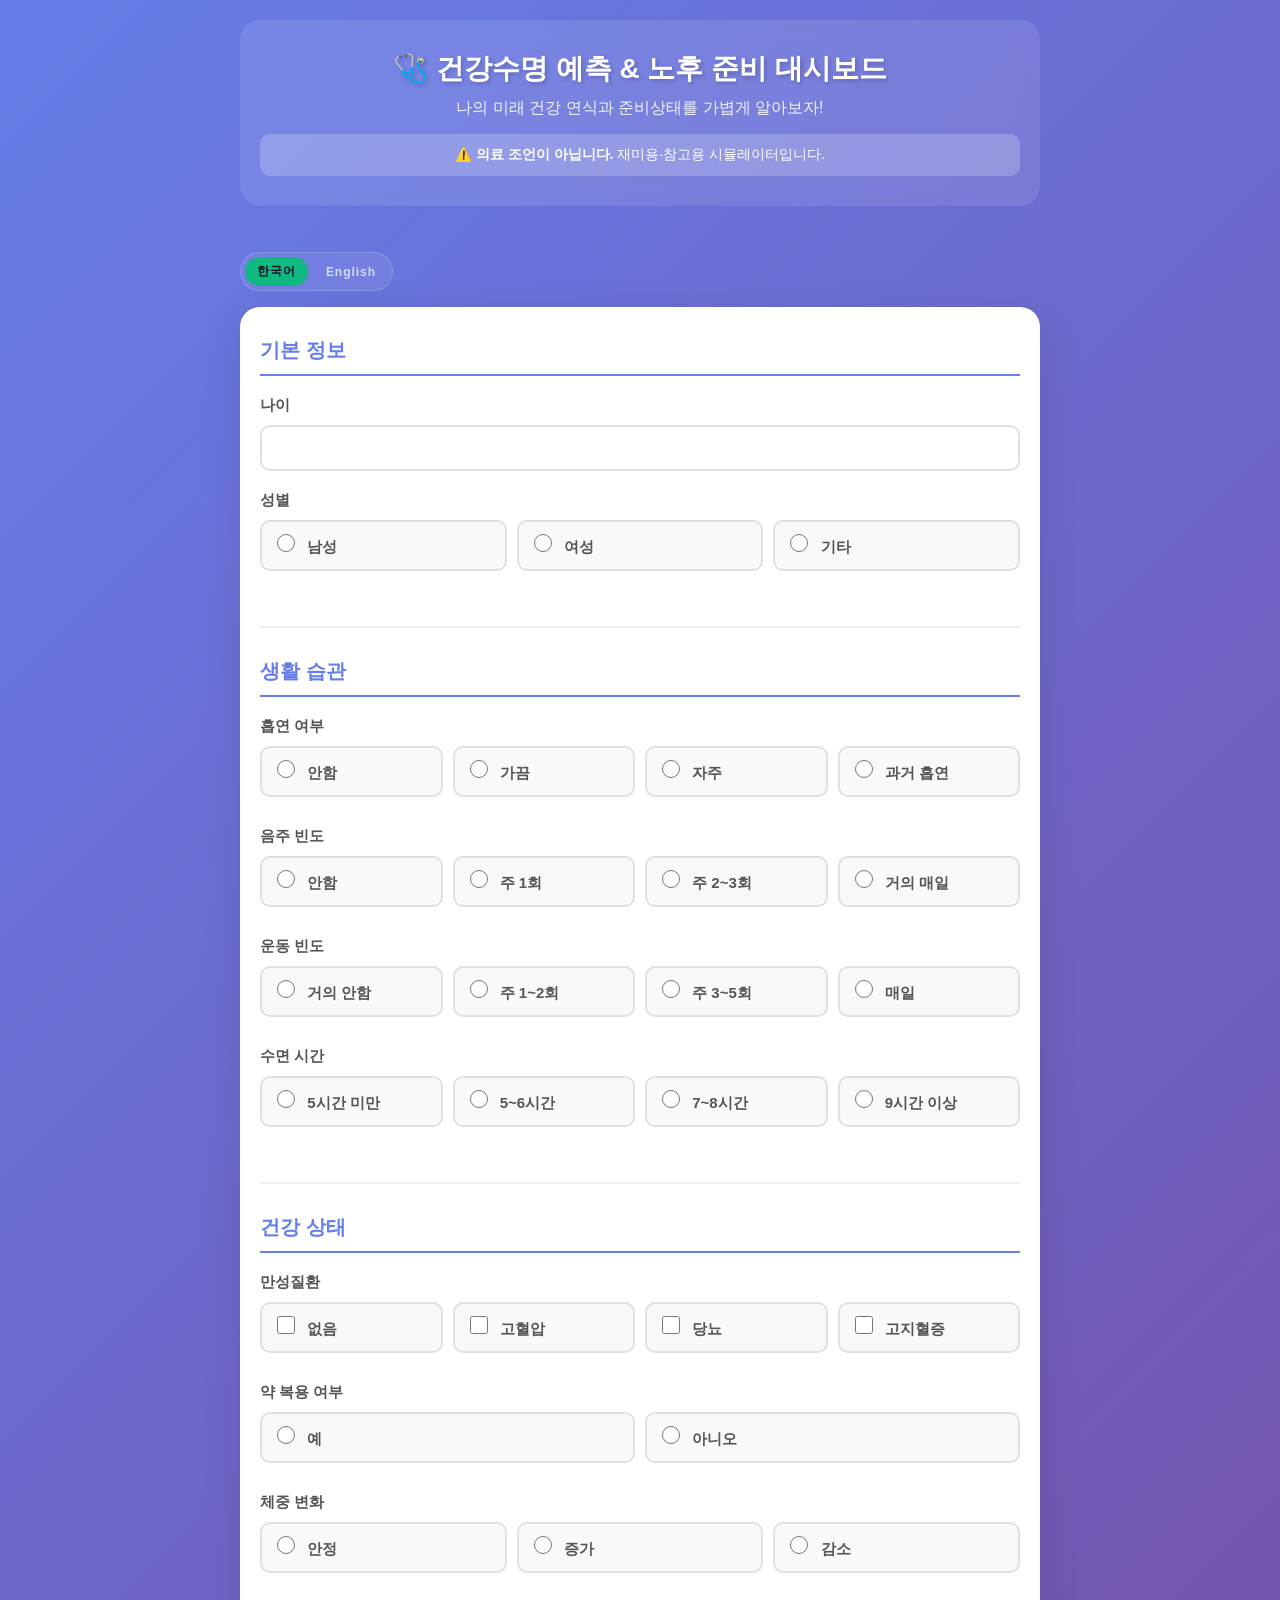
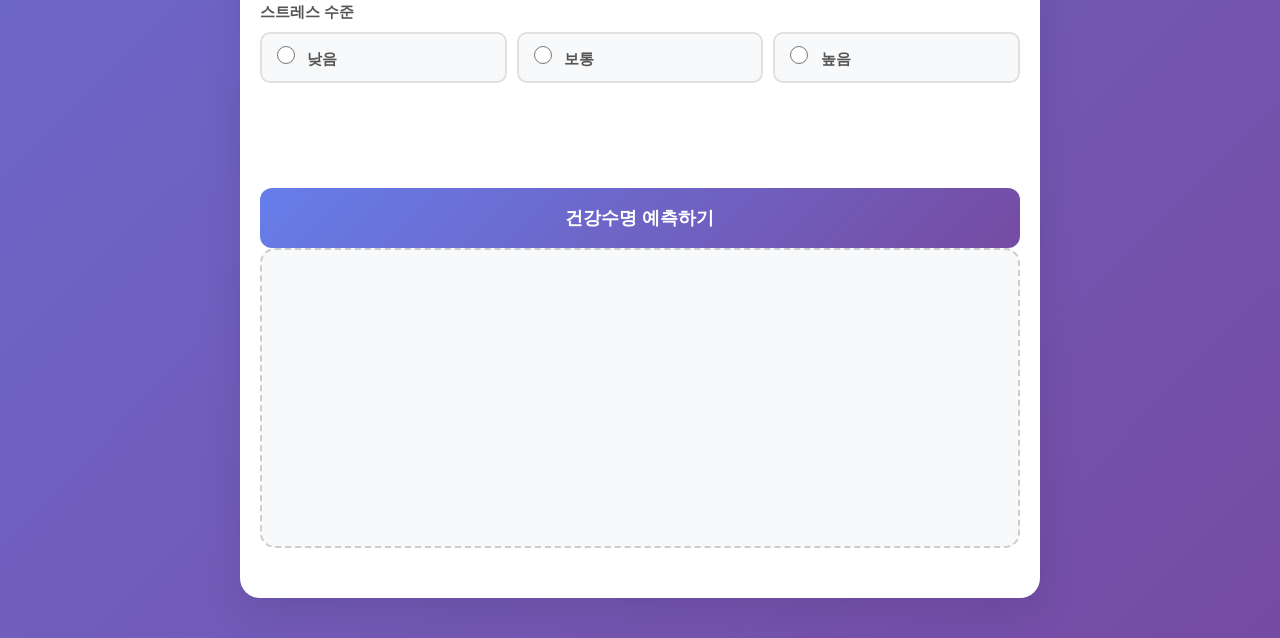
==== index.html @ 0c176e0a "Fix i18n: Update defaultLang to ko and simplify detectLang function" ====
<!DOCTYPE html>
<html lang="ko">
<head>
    <meta charset="UTF-8">
    <meta name="viewport" content="width=device-width, initial-scale=1.0">
    <title>건강수명 예측 & 노후 준비 대시보드</title>
    <link rel="stylesheet" href="style.css">
    <meta property="og:image" content="https://dummyimage.com/1200x630/1f2937/f9fafb&text=Healthy+Lifespan+Dashboard" />
    <meta property="og:image:alt" content="Healthy Lifespan Dashboard" />
    <link rel="icon" href="data:image/svg+xml,%3Csvg%20xmlns%3D%27http%3A//www.w3.org/2000/svg%27%20viewBox%3D%270%200%20100%20100%27%3E%3Ctext%20y%3D%27.9em%27%20font-size%3D%2790%27%3E%F0%9F%A9%BA%3C/text%3E%3C/svg%3E" />
<script async src="https://pagead2.googlesyndication.com/pagead/js/adsbygoogle.js?client=ca-pub-1204894220949193"
     crossorigin="anonymous"></script>
    <!-- responsive-base -->
    <style>
      /* responsive-base */
      *, *::before, *::after {
        box-sizing: border-box;
      }
      html {
        -webkit-text-size-adjust: 100%;
      }
      img,
      video,
      canvas,
      svg {
        max-width: 100%;
        height: auto;
      }
      table {
        width: 100%;
      }
      pre,
      code {
        white-space: pre-wrap;
        word-break: break-word;
      }
    </style>
  <style>
    .lang-switch {
      display: inline-flex;
      gap: 6px;
      padding: 4px;
      border-radius: 999px;
      background: rgba(255, 255, 255, 0.08);
      border: 1px solid rgba(255, 255, 255, 0.16);
      margin: 16px auto;
    }

    .lang-switch button {
      border: none;
      background: transparent;
      color: rgba(255, 255, 255, 0.7);
      font-size: 12px;
      font-weight: 700;
      padding: 6px 12px;
      border-radius: 999px;
      cursor: pointer;
      letter-spacing: 0.08em;
    }

    .lang-switch button.active {
      background: #10b981;
      color: #0b1120;
    }

    .adsense-block {
      margin: 16px 0;
      display: flex;
      justify-content: center;
    }
    .adsbygoogle {
      display: block;
      margin: 16px auto;
        text-align: center;
}
  </style>
</head>
<body><div class="container">
        <header class="header">
            <h1 data-i18n="heroTitle">🩺 건강수명 예측 & 노후 준비 대시보드</h1>
            <p class="subtitle" data-i18n="subtitle">나의 미래 건강 연식과 준비상태를 가볍게 알아보자!</p>
            <div class="disclaimer" data-i18n-html="disclaimer">
                ⚠️ <strong>의료 조언이 아닙니다.</strong> 재미용·참고용 시뮬레이터입니다.
            </div>
        </header>

        <div class="lang-switch" role="tablist" aria-label="Language switcher">
            <button type="button" data-lang="ko" class="active">한국어</button>
            <button type="button" data-lang="en">English</button>
        </div>

        <!-- 입력 폼 섹션 -->
        <section id="inputSection" class="input-section">
            <form id="healthForm" class="health-form">
                <!-- 기본 정보 -->
                <div class="form-group">
                    <h2 data-i18n="sectionBasic">기본 정보</h2>
                    <div class="input-row">
                        <label for="age" data-i18n="ageLabel">나이</label>
                        <input type="number" id="age" name="age" min="1" max="120" required>
                    </div>
                    <div class="input-row">
                        <label data-i18n="sexLabel">성별</label>
                        <div class="radio-group">
                            <label class="radio-label">
                                <input type="radio" name="sex" value="male" required>
                                <span data-i18n="maleLabel">남성</span>
                            </label>
                            <label class="radio-label">
                                <input type="radio" name="sex" value="female" required>
                                <span data-i18n="femaleLabel">여성</span>
                            </label>
                            <label class="radio-label">
                                <input type="radio" name="sex" value="other" required>
                                <span data-i18n="otherLabel">기타</span>
                            </label>
                        </div>
                    </div>
                </div>

                <!-- 생활 습관 -->
                <div class="form-group">
                    <h2 data-i18n="sectionHabits">생활 습관</h2>
                    <div class="input-row">
                        <label data-i18n="smokingLabel">흡연 여부</label>
                        <div class="radio-group">
                            <label class="radio-label">
                                <input type="radio" name="smoking" value="never" required>
                                <span data-i18n="smokingNever">안함</span>
                            </label>
                            <label class="radio-label">
                                <input type="radio" name="smoking" value="rare" required>
                                <span data-i18n="smokingRare">가끔</span>
                            </label>
                            <label class="radio-label">
                                <input type="radio" name="smoking" value="often" required>
                                <span data-i18n="smokingOften">자주</span>
                            </label>
                            <label class="radio-label">
                                <input type="radio" name="smoking" value="past" required>
                                <span data-i18n="smokingPast">과거 흡연</span>
                            </label>
                        </div>
                    </div>
                    <div class="input-row">
                        <label data-i18n="alcoholLabel">음주 빈도</label>
                        <div class="radio-group">
                            <label class="radio-label">
                                <input type="radio" name="alcohol" value="none" required>
                                <span data-i18n="alcoholNone">안함</span>
                            </label>
                            <label class="radio-label">
                                <input type="radio" name="alcohol" value="week1" required>
                                <span data-i18n="alcoholWeek1">주 1회</span>
                            </label>
                            <label class="radio-label">
                                <input type="radio" name="alcohol" value="week2_3" required>
                                <span data-i18n="alcoholWeek2_3">주 2~3회</span>
                            </label>
                            <label class="radio-label">
                                <input type="radio" name="alcohol" value="daily" required>
                                <span data-i18n="alcoholDaily">거의 매일</span>
                            </label>
                        </div>
                    </div>
                    <div class="input-row">
                        <label data-i18n="exerciseLabel">운동 빈도</label>
                        <div class="radio-group">
                            <label class="radio-label">
                                <input type="radio" name="exercise" value="none" required>
                                <span data-i18n="exerciseNone">거의 안함</span>
                            </label>
                            <label class="radio-label">
                                <input type="radio" name="exercise" value="week1_2" required>
                                <span data-i18n="exerciseWeek1_2">주 1~2회</span>
                            </label>
                            <label class="radio-label">
                                <input type="radio" name="exercise" value="week3_5" required>
                                <span data-i18n="exerciseWeek3_5">주 3~5회</span>
                            </label>
                            <label class="radio-label">
                                <input type="radio" name="exercise" value="daily" required>
                                <span data-i18n="exerciseDaily">매일</span>
                            </label>
                        </div>
                    </div>
                    <div class="input-row">
                        <label data-i18n="sleepLabel">수면 시간</label>
                        <div class="radio-group">
                            <label class="radio-label">
                                <input type="radio" name="sleep" value="<5" required>
                                <span data-i18n="sleepUnder5">5시간 미만</span>
                            </label>
                            <label class="radio-label">
                                <input type="radio" name="sleep" value="5_6" required>
                                <span data-i18n="sleep5_6">5~6시간</span>
                            </label>
                            <label class="radio-label">
                                <input type="radio" name="sleep" value="7_8" required>
                                <span data-i18n="sleep7_8">7~8시간</span>
                            </label>
                            <label class="radio-label">
                                <input type="radio" name="sleep" value="9plus" required>
                                <span data-i18n="sleep9plus">9시간 이상</span>
                            </label>
                        </div>
                    </div>
                </div>

                <!-- 건강 상태 -->
                <div class="form-group">
                    <h2 data-i18n="sectionHealth">건강 상태</h2>
                    <div class="input-row">
                        <label data-i18n="chronicLabel">만성질환</label>
                        <div class="checkbox-group">
                            <label class="checkbox-label">
                                <input type="checkbox" name="chronic" value="none" id="chronic-none">
                                <span data-i18n="chronicNone">없음</span>
                            </label>
                            <label class="checkbox-label">
                                <input type="checkbox" name="chronic" value="hypertension">
                                <span data-i18n="chronicHypertension">고혈압</span>
                            </label>
                            <label class="checkbox-label">
                                <input type="checkbox" name="chronic" value="diabetes">
                                <span data-i18n="chronicDiabetes">당뇨</span>
                            </label>
                            <label class="checkbox-label">
                                <input type="checkbox" name="chronic" value="hyperlipidemia">
                                <span data-i18n="chronicHyperlipidemia">고지혈증</span>
                            </label>
                        </div>
                    </div>
                    <div class="input-row">
                        <label data-i18n="medsLabel">약 복용 여부</label>
                        <div class="radio-group">
                            <label class="radio-label">
                                <input type="radio" name="meds" value="yes" required>
                                <span data-i18n="medsYes">예</span>
                            </label>
                            <label class="radio-label">
                                <input type="radio" name="meds" value="no" required>
                                <span data-i18n="medsNo">아니오</span>
                            </label>
                        </div>
                    </div>
                    <div class="input-row">
                        <label data-i18n="weightLabel">체중 변화</label>
                        <div class="radio-group">
                            <label class="radio-label">
                                <input type="radio" name="weight" value="stable" required>
                                <span data-i18n="weightStable">안정</span>
                            </label>
                            <label class="radio-label">
                                <input type="radio" name="weight" value="increase" required>
                                <span data-i18n="weightIncrease">증가</span>
                            </label>
                            <label class="radio-label">
                                <input type="radio" name="weight" value="decrease" required>
                                <span data-i18n="weightDecrease">감소</span>
                            </label>
                        </div>
                    </div>
                    <div class="input-row">
                        <label data-i18n="stressLabel">스트레스 수준</label>
                        <div class="radio-group">
                            <label class="radio-label">
                                <input type="radio" name="stress" value="low" required>
                                <span data-i18n="stressLow">낮음</span>
                            </label>
                            <label class="radio-label">
                                <input type="radio" name="stress" value="mid" required>
                                <span data-i18n="stressMid">보통</span>
                            </label>
                            <label class="radio-label">
                                <input type="radio" name="stress" value="high" required>
                                <span data-i18n="stressHigh">높음</span>
                            </label>
                        </div>
                    </div>
                </div>

                <button type="submit" class="submit-btn" data-i18n="submitButton">건강수명 예측하기</button>
            </form>
            
            <!-- 광고 슬롯 (입력 섹션) -->
            <div class="ad-slot">
                </div>
        </section>

        <!-- 결과 섹션 -->
        <section id="resultSection" class="result-section hidden">
            <!-- 건강수명 예상 -->
            <div class="result-card main-result">
                <h2 data-i18n="resultMainTitle">예상 건강수명</h2>
                <div class="lifespan-display">
                    <span class="age-number" id="predictedAge">--</span>
                    <span class="age-unit" data-i18n="ageUnit">세</span>
                </div>
                <p class="years-remaining" id="yearsRemaining" data-i18n="yearsRemainingLabel">남은 건강 연식: --년</p>
            </div>

            <!-- 현재 상태 요약 -->
            <div class="result-card">
                <h2 data-i18n="resultStatusTitle">당신의 현재 상태</h2>
                <div class="status-summary" id="statusSummary"></div>
                <div class="score-display">
                    <div class="score-item">
                        <span class="score-label" data-i18n="lifespanScoreLabel">건강수명 포인트</span>
                        <span class="score-value" id="lifespanScore">--</span>
                    </div>
                    <div class="score-item">
                        <span class="score-label" data-i18n="riskScoreLabel">리스크 포인트</span>
                        <span class="score-value risk" id="riskScore">--</span>
                    </div>
                    <div class="score-item">
                        <span class="score-label" data-i18n="improvementScoreLabel">회복 가능 포인트</span>
                        <span class="score-value improvement" id="improvementScore">--</span>
                    </div>
                </div>
            </div>

            <!-- 개선하면 늘어나는 건강 포인트 -->
            <div class="result-card">
                <h2 data-i18n="resultImprovementTitle">개선하면 늘어나는 건강 포인트</h2>
                <div class="improvement-list" id="improvementList"></div>
                <p class="improvement-summary" id="improvementSummary"></p>
            </div>

            <!-- 노후 필수 체크리스트 -->
            <div class="result-card">
                <h2 data-i18n="checklistTitle">노후 필수 체크리스트</h2>
                <ul class="checklist" id="checklist">
                    <li data-i18n="checklistItem1">✓ 연 1회 기본 건강검진</li>
                    <li data-i18n="checklistItem2">✓ 혈압·혈당 정기 체크</li>
                    <li data-i18n="checklistItem3">✓ 하루 30분 걷기</li>
                    <li data-i18n="checklistItem4">✓ 근력운동 주 2회</li>
                    <li data-i18n="checklistItem5">✓ 인간관계 2명 이상 유지 (사회 고립 리스크 ↓)</li>
                    <li data-i18n="checklistItem6">✓ 보험/노후 재정 체크</li>
                    <li data-i18n="checklistItem7">✓ 비상연락망 정리</li>
                </ul>
            </div>

            <!-- 라이트 콘텐츠 -->
            <div class="result-card">
                <h2 data-i18n="tipsTitle">건강 팁</h2>
                <div class="tips-content">
                    <div class="tip-item">
                        <h3 data-i18n="tip1Title">아침 스트레칭 3가지</h3>
                        <p data-i18n-html="tip1Body">1. 목 돌리기 (좌우 10회)<br>2. 어깨 돌리기 (전후 10회)<br>3. 허리 굽히기 (10초 유지)</p>
                    </div>
                    <div class="tip-item">
                        <h3 data-i18n="tip2Title">걷기 루틴 20분 버전</h3>
                        <p data-i18n-html="tip2Body">아침 10분 + 저녁 10분 걷기로 시작하세요. 점차 시간을 늘려가며 목표는 하루 30분입니다.</p>
                    </div>
                    <div class="tip-item">
                        <h3 data-i18n="tip3Title">초기 만성질환 신호 체크리스트</h3>
                        <p data-i18n-html="tip3Body">✓ 자주 피곤함<br>✓ 소변 빈도 증가<br>✓ 손발 저림<br>✓ 시야 흐림<br>✓ 체중 급변</p>
                    </div>
                </div>
            </div>


            <!-- 다시 계산하기 버튼 -->
            <button class="reset-btn" onclick="resetForm()" data-i18n="resetButton">다시 계산하기</button>
        </section>
    </div>

    <script>
      const translations = {
        ko: {
          metaTitle: "건강수명 예측 & 노후 준비 대시보드",
          heroTitle: "🩺 건강수명 예측 & 노후 준비 대시보드",
          subtitle: "나의 미래 건강 연식과 준비상태를 가볍게 알아보자!",
          disclaimer: "⚠️ <strong>의료 조언이 아닙니다.</strong> 재미용·참고용 시뮬레이터입니다.",
          sectionBasic: "기본 정보",
          ageLabel: "나이",
          sexLabel: "성별",
          maleLabel: "남성",
          femaleLabel: "여성",
          otherLabel: "기타",
          sectionHabits: "생활 습관",
          smokingLabel: "흡연 여부",
          smokingNever: "안함",
          smokingRare: "가끔",
          smokingOften: "자주",
          smokingPast: "과거 흡연",
          alcoholLabel: "음주 빈도",
          alcoholNone: "안함",
          alcoholWeek1: "주 1회",
          alcoholWeek2_3: "주 2~3회",
          alcoholDaily: "거의 매일",
          exerciseLabel: "운동 빈도",
          exerciseNone: "거의 안함",
          exerciseWeek1_2: "주 1~2회",
          exerciseWeek3_5: "주 3~5회",
          exerciseDaily: "매일",
          sleepLabel: "수면 시간",
          sleepUnder5: "5시간 미만",
          sleep5_6: "5~6시간",
          sleep7_8: "7~8시간",
          sleep9plus: "9시간 이상",
          sectionHealth: "건강 상태",
          chronicLabel: "만성질환",
          chronicNone: "없음",
          chronicHypertension: "고혈압",
          chronicDiabetes: "당뇨",
          chronicHyperlipidemia: "고지혈증",
          medsLabel: "약 복용 여부",
          medsYes: "예",
          medsNo: "아니오",
          weightLabel: "체중 변화",
          weightStable: "안정",
          weightIncrease: "증가",
          weightDecrease: "감소",
          stressLabel: "스트레스 수준",
          stressLow: "낮음",
          stressMid: "보통",
          stressHigh: "높음",
          submitButton: "건강수명 예측하기",
          resultMainTitle: "예상 건강수명",
          ageUnit: "세",
          yearsRemainingLabel: "남은 건강 연식: {years}년",
          resultStatusTitle: "당신의 현재 상태",
          lifespanScoreLabel: "건강수명 포인트",
          riskScoreLabel: "리스크 포인트",
          improvementScoreLabel: "회복 가능 포인트",
          resultImprovementTitle: "개선하면 늘어나는 건강 포인트",
          checklistTitle: "노후 필수 체크리스트",
          checklistItem1: "✓ 연 1회 기본 건강검진",
          checklistItem2: "✓ 혈압·혈당 정기 체크",
          checklistItem3: "✓ 하루 30분 걷기",
          checklistItem4: "✓ 근력운동 주 2회",
          checklistItem5: "✓ 인간관계 2명 이상 유지 (사회 고립 리스크 ↓)",
          checklistItem6: "✓ 보험/노후 재정 체크",
          checklistItem7: "✓ 비상연락망 정리",
          tipsTitle: "건강 팁",
          tip1Title: "아침 스트레칭 3가지",
          tip1Body:
            "1. 목 돌리기 (좌우 10회)<br>2. 어깨 돌리기 (전후 10회)<br>3. 허리 굽히기 (10초 유지)",
          tip2Title: "걷기 루틴 20분 버전",
          tip2Body:
            "아침 10분 + 저녁 10분 걷기로 시작하세요. 점차 시간을 늘려가며 목표는 하루 30분입니다.",
          tip3Title: "초기 만성질환 신호 체크리스트",
          tip3Body:
            "✓ 자주 피곤함<br>✓ 소변 빈도 증가<br>✓ 손발 저림<br>✓ 시야 흐림<br>✓ 체중 급변",
          resetButton: "다시 계산하기",
          moreTests: "더 많은 테스트 해보기",
          statusBalancedLabel: "균형형",
          statusBalancedSummary:
            "현재 생활습관이 양호합니다. 꾸준히 유지하시면 건강한 노후를 보낼 수 있을 것 같습니다.",
          statusRecoverLabel: "회복필요형",
          statusRecoverSummary:
            "몇 가지 개선하면 더 건강한 노후를 준비할 수 있습니다. 아래 개선 포인트를 참고해보세요.",
          statusRiskLabel: "리스크높음형",
          statusRiskSummary:
            "생활습관 개선이 필요합니다. 지금부터 바꾸면 건강수명을 늘릴 수 있는 여지가 충분합니다.",
          statusSummaryTemplate: "생활습관: <strong>{status}</strong>",
          improvementExerciseNone: "운동 주 3회만 해도",
          improvementExerciseWeek1_2: "운동 주 3~5회로 늘리면",
          improvementSleep: "수면 7~8시간 맞추면",
          improvementAlcoholReduce: "음주 줄이면",
          improvementAlcoholStop: "음주 완전히 끊으면",
          improvementStressManage: "스트레스 관리하면",
          improvementStressReduce: "스트레스 더 줄이면",
          pointsTemplate: "+{points}포인트",
          improvementListEmpty:
            "<p style=\\"text-align: center; color: #999;\\">이미 좋은 생활습관을 유지하고 계시네요!</p>",
          improvementSummaryRange: "지금부터 바꾸면 건강수명 + {min}~{max}년 가능 (재미용)",
          improvementSummaryDefault: "현재 생활습관을 유지하시면 됩니다!"
        },
        en: {
          metaTitle: "Healthy Lifespan & Retirement Dashboard",
          heroTitle: "🩺 Healthy Lifespan & Retirement Dashboard",
          subtitle: "Get a quick read on your future healthy years and retirement readiness.",
          disclaimer:
            "⚠️ <strong>Not medical advice.</strong> Entertainment/illustrative simulator.",
          sectionBasic: "Basic info",
          ageLabel: "Age",
          sexLabel: "Sex",
          maleLabel: "Male",
          femaleLabel: "Female",
          otherLabel: "Other",
          sectionHabits: "Daily habits",
          smokingLabel: "Smoking",
          smokingNever: "Never",
          smokingRare: "Occasionally",
          smokingOften: "Often",
          smokingPast: "Past smoker",
          alcoholLabel: "Drinking frequency",
          alcoholNone: "None",
          alcoholWeek1: "Once a week",
          alcoholWeek2_3: "2-3 times a week",
          alcoholDaily: "Almost daily",
          exerciseLabel: "Exercise frequency",
          exerciseNone: "Rarely",
          exerciseWeek1_2: "1-2 times a week",
          exerciseWeek3_5: "3-5 times a week",
          exerciseDaily: "Daily",
          sleepLabel: "Sleep duration",
          sleepUnder5: "<5 hrs",
          sleep5_6: "5-6 hrs",
          sleep7_8: "7-8 hrs",
          sleep9plus: "9+ hrs",
          sectionHealth: "Health indicators",
          chronicLabel: "Chronic conditions",
          chronicNone: "None",
          chronicHypertension: "High blood pressure",
          chronicDiabetes: "Diabetes",
          chronicHyperlipidemia: "High cholesterol",
          medsLabel: "Medication",
          medsYes: "Yes",
          medsNo: "No",
          weightLabel: "Weight change",
          weightStable: "Stable",
          weightIncrease: "Increasing",
          weightDecrease: "Decreasing",
          stressLabel: "Stress level",
          stressLow: "Low",
          stressMid: "Moderate",
          stressHigh: "High",
          submitButton: "Predict healthy lifespan",
          resultMainTitle: "Predicted healthy lifespan",
          ageUnit: "yrs",
          yearsRemainingLabel: "Remaining healthy years: {years} yrs",
          resultStatusTitle: "Your current status",
          lifespanScoreLabel: "Healthy lifespan points",
          riskScoreLabel: "Risk points",
          improvementScoreLabel: "Recovery potential",
          resultImprovementTitle: "Points you can gain by improving",
          checklistTitle: "Retirement readiness checklist",
          checklistItem1: "✓ Annual basic health checkup",
          checklistItem2: "✓ Regular blood pressure & sugar checks",
          checklistItem3: "✓ 30 minutes of walking daily",
          checklistItem4: "✓ Strength training twice a week",
          checklistItem5: "✓ Maintain at least 2 social connections (lower isolation risk)",
          checklistItem6: "✓ Review insurance & retirement funds",
          checklistItem7: "✓ Update emergency contacts",
          tipsTitle: "Health tips",
          tip1Title: "3 morning stretches",
          tip1Body:
            "1. Neck circles (10 reps each side)<br>2. Shoulder rolls (10 reps forward/back)<br>3. Waist bends (hold 10 seconds)",
          tip2Title: "20-minute walking routine",
          tip2Body:
            "Start with 10 minutes in the morning + 10 minutes in the evening. Gradually extend to 30 minutes a day.",
          tip3Title: "Early warning signs of chronic issues",
          tip3Body:
            "✓ Frequent fatigue<br>✓ Increased urination<br>✓ Numb hands/feet<br>✓ Blurry vision<br>✓ Rapid weight changes",
          resetButton: "Recalculate",
          moreTests: "Try more tests",
          statusBalancedLabel: "Balanced",
          statusBalancedSummary:
            "Your current habits look good. Keep them up for a healthy retirement.",
          statusRecoverLabel: "Needs recovery",
          statusRecoverSummary:
            "A few tweaks can strengthen your retirement readiness—refer to the suggestions below.",
          statusRiskLabel: "High risk",
          statusRiskSummary:
            "Lifestyle changes are needed. Starting now can boost your healthy years.",
          statusSummaryTemplate: "Lifestyle: <strong>{status}</strong>",
          improvementExerciseNone: "Just 3 workouts a week",
          improvementExerciseWeek1_2: "Boost to 3-5 workouts weekly",
          improvementSleep: "Match 7-8 hours of sleep",
          improvementAlcoholReduce: "Cut down on drinking",
          improvementAlcoholStop: "Quit drinking entirely",
          improvementStressManage: "Manage stress better",
          improvementStressReduce: "Reduce stress even more",
          pointsTemplate: "+{points} pts",
          improvementListEmpty:
            "<p style=\\"text-align: center; color: #999;\\">You are already maintaining healthy habits!</p>",
          improvementSummaryRange:
            "Change now for +{min}~{max} years of healthy living (for fun)",
          improvementSummaryDefault: "Keep maintaining your current healthy routine!"
        }
      };
      const defaultLang = "ko";
      const supportedLangs = ["ko", "en"];
      let currentLang = defaultLang;

      function getPack() {
        return translations[currentLang] || translations.ko;
      }

      function formatTemplate(template, vars = {}) {
        if (typeof template !== "string") return "";
        return template.replace(/\{(.*?)\}/g, (_, key) =>
          vars[key] !== undefined ? vars[key] : ""
        );
      }

      function t(key, vars = {}) {
        const pack = getPack();
        const value =
          (pack && pack[key]) || translations.ko[key] || key || "";
        return formatTemplate(value, vars);
      }

      function applyTranslations() {
        document.title = t("metaTitle");
        document.querySelectorAll("[data-i18n], [data-i18n-html]").forEach((el) => {
          const htmlKey = el.dataset.i18nHtml;
          const textKey = el.dataset.i18n;
          const key = textKey || htmlKey;
          if (!key) return;
          const rendered = t(key);
          if (htmlKey !== undefined) {
            el.innerHTML = rendered;
          } else {
            el.textContent = rendered;
          }
        });
        updateMoreTestsText();
      }

      function updateMoreTestsText() {
        const moreBtn = document.getElementById("more-tests-btn");
        if (moreBtn) {
          moreBtn.textContent = t("moreTests");
        }
      }

      window.updateMoreTestsText = updateMoreTestsText;

      function setLang(lang, options = {}) {
        const nextLang = translations[lang] ? lang : defaultLang;
        currentLang = nextLang;
        document.documentElement.lang = nextLang;
        localStorage.setItem("preferredLang", nextLang);
        document.querySelectorAll(".lang-switch button").forEach((button) => {
          button.classList.toggle("active", button.dataset.lang === nextLang);
        });
        applyTranslations();
        if (typeof window.refreshHealthDisplay === "function") {
          window.refreshHealthDisplay();
        }
        if (options.updateUrl) {
          const url = new URL(window.location.href);
          url.searchParams.set("lang", nextLang);
          window.history.replaceState({}, "", url);
        }
      }

      function detectLang() {
        const params = new URLSearchParams(window.location.search);
        const langParam = params.get("lang");
        if (supportedLangs.includes(langParam)) {
          return langParam;
        }
        const stored = localStorage.getItem("preferredLang");
        if (supportedLangs.includes(stored)) {
          return stored;
        }
        const intlLocale =
          typeof Intl === "object" && typeof Intl.DateTimeFormat === "function"
            ? Intl.DateTimeFormat().resolvedOptions().locale
            : "";
        const sources = [
          ...(navigator.languages || []),
          navigator.language,
          navigator.userLanguage,
          intlLocale,
        ]
          .filter(Boolean)
          .map((locale) => locale.toLowerCase());
        const hasKorean = sources.some((locale) => locale.startsWith("ko"));
        return hasKorean ? "ko" : "en";
      }

      document.addEventListener("DOMContentLoaded", () => {
        document
          .querySelectorAll(".lang-switch button")
          .forEach((button) => {
            button.addEventListener("click", () => {
              setLang(button.dataset.lang, { updateUrl: true });
            });
          });
        setLang(detectLang(), { updateUrl: false });
      });
    </script>

    <script src="script.js"></script>

    
    <script>
      (function () {
        'use strict';
        const targetUrl = 'https://funnyfunny.cloud/';
        function addMoreTestsButton() {
          if (document.getElementById('more-tests-btn')) return;
          const moreBtn = document.createElement('button');
          moreBtn.id = 'more-tests-btn';
          moreBtn.type = 'button';
          moreBtn.dataset.url = targetUrl;
          moreBtn.textContent = t("moreTests");
          moreBtn.className = 'w-full py-4 bg-white border border-purple-100 text-purple-700 font-semibold rounded-xl hover:bg-purple-50 hover:border-purple-200 transition-all duration-200 mt-3';
          moreBtn.addEventListener('click', function () {
            window.open(targetUrl, '_blank', 'noopener');
          });
          const shareButton = document.querySelector("button#share-btn, button#shareBtn, button[id*=\"share\"]");
          if (shareButton) {
            shareButton.insertAdjacentElement('afterend', moreBtn);
          } else if (document.body) {
            document.body.appendChild(moreBtn);
          }
          if (typeof updateMoreTestsText === "function") {
            updateMoreTestsText();
          }
        }
        if (document.readyState === 'loading') {
          document.addEventListener('DOMContentLoaded', addMoreTestsButton);
        } else {
          addMoreTestsButton();
        }
      })();
    </script>


<ins class="adsbygoogle"
     style="display:block; text-align:center"
     data-ad-client="ca-pub-1204894220949193"
     data-ad-slot="5145068706"
     data-ad-format="auto"
     data-full-width-responsive="true"></ins>
<script>
     (adsbygoogle = window.adsbygoogle || []).push({});
</script>
    
</body>
</html>
---- style.css ----
* {
    margin: 0;
    padding: 0;
    box-sizing: border-box;
}

body {
    font-family: -apple-system, BlinkMacSystemFont, 'Segoe UI', 'Noto Sans KR', sans-serif;
    background: linear-gradient(135deg, #667eea 0%, #764ba2 100%);
    min-height: 100vh;
    padding: 20px;
    color: #333;
}

.container {
    max-width: 800px;
    margin: 0 auto;
}

/* 헤더 */
.header {
    text-align: center;
    color: white;
    margin-bottom: 30px;
    padding: 30px 20px;
    background: rgba(255, 255, 255, 0.1);
    border-radius: 20px;
    backdrop-filter: blur(10px);
}

.header h1 {
    font-size: 28px;
    margin-bottom: 10px;
    text-shadow: 2px 2px 4px rgba(0, 0, 0, 0.2);
}

.subtitle {
    font-size: 16px;
    opacity: 0.9;
    margin-bottom: 15px;
}

.disclaimer {
    background: rgba(255, 255, 255, 0.2);
    padding: 12px 20px;
    border-radius: 10px;
    font-size: 14px;
    margin-top: 15px;
}

/* 입력 섹션 */
.input-section {
    background: white;
    border-radius: 20px;
    padding: 30px 20px;
    box-shadow: 0 10px 40px rgba(0, 0, 0, 0.1);
    margin-bottom: 20px;
}

.form-group {
    margin-bottom: 30px;
    padding-bottom: 25px;
    border-bottom: 2px solid #f0f0f0;
}

.form-group:last-of-type {
    border-bottom: none;
}

.form-group h2 {
    font-size: 20px;
    color: #667eea;
    margin-bottom: 20px;
    padding-bottom: 10px;
    border-bottom: 2px solid #667eea;
}

.input-row {
    margin-bottom: 20px;
}

.input-row label {
    display: block;
    font-weight: 600;
    margin-bottom: 10px;
    color: #555;
    font-size: 15px;
}

.input-row input[type="number"] {
    width: 100%;
    padding: 12px;
    border: 2px solid #e0e0e0;
    border-radius: 10px;
    font-size: 16px;
    transition: border-color 0.3s;
}

.input-row input[type="number"]:focus {
    outline: none;
    border-color: #667eea;
}

.radio-group,
.checkbox-group {
    display: grid;
    grid-template-columns: repeat(auto-fit, minmax(120px, 1fr));
    gap: 10px;
}

.radio-label,
.checkbox-label {
    display: flex;
    align-items: center;
    padding: 12px 15px;
    background: #f8f9fa;
    border: 2px solid #e0e0e0;
    border-radius: 10px;
    cursor: pointer;
    transition: all 0.3s;
    font-size: 14px;
}

.radio-label:hover,
.checkbox-label:hover {
    background: #e8f0fe;
    border-color: #667eea;
}

.radio-label input[type="radio"],
.checkbox-label input[type="checkbox"] {
    margin-right: 8px;
    width: 18px;
    height: 18px;
    cursor: pointer;
}

.radio-label input[type="radio"]:checked + span,
.checkbox-label input[type="checkbox"]:checked + span {
    color: #667eea;
    font-weight: 600;
}

.radio-label:has(input[type="radio"]:checked),
.checkbox-label:has(input[type="checkbox"]:checked) {
    background: #e8f0fe;
    border-color: #667eea;
}

.submit-btn {
    width: 100%;
    padding: 18px;
    background: linear-gradient(135deg, #667eea 0%, #764ba2 100%);
    color: white;
    border: none;
    border-radius: 12px;
    font-size: 18px;
    font-weight: 600;
    cursor: pointer;
    transition: transform 0.2s, box-shadow 0.2s;
    margin-top: 20px;
}

.submit-btn:hover {
    transform: translateY(-2px);
    box-shadow: 0 5px 20px rgba(102, 126, 234, 0.4);
}

.submit-btn:active {
    transform: translateY(0);
}

/* 결과 섹션 */
.result-section {
    animation: fadeIn 0.5s ease-in;
}

.result-section.hidden {
    display: none;
}

@keyframes fadeIn {
    from {
        opacity: 0;
        transform: translateY(20px);
    }
    to {
        opacity: 1;
        transform: translateY(0);
    }
}

.result-card {
    background: white;
    border-radius: 20px;
    padding: 25px 20px;
    margin-bottom: 20px;
    box-shadow: 0 5px 20px rgba(0, 0, 0, 0.1);
}

.result-card h2 {
    font-size: 22px;
    color: #667eea;
    margin-bottom: 20px;
    padding-bottom: 10px;
    border-bottom: 2px solid #f0f0f0;
}

/* 메인 결과 카드 */
.main-result {
    background: linear-gradient(135deg, #667eea 0%, #764ba2 100%);
    color: white;
    text-align: center;
}

.main-result h2 {
    color: white;
    border-bottom-color: rgba(255, 255, 255, 0.3);
}

.lifespan-display {
    display: flex;
    align-items: baseline;
    justify-content: center;
    margin: 20px 0;
}

.age-number {
    font-size: 64px;
    font-weight: 700;
    line-height: 1;
}

.age-unit {
    font-size: 32px;
    margin-left: 10px;
    opacity: 0.9;
}

.years-remaining {
    font-size: 18px;
    opacity: 0.9;
    margin-top: 10px;
}

/* 상태 요약 */
.status-summary {
    background: #f8f9fa;
    padding: 15px;
    border-radius: 10px;
    margin-bottom: 20px;
    font-size: 15px;
    line-height: 1.8;
}

.score-display {
    display: grid;
    grid-template-columns: repeat(auto-fit, minmax(150px, 1fr));
    gap: 15px;
    margin-top: 20px;
}

.score-item {
    background: #f8f9fa;
    padding: 15px;
    border-radius: 10px;
    text-align: center;
}

.score-label {
    display: block;
    font-size: 13px;
    color: #666;
    margin-bottom: 8px;
}

.score-value {
    display: block;
    font-size: 28px;
    font-weight: 700;
    color: #667eea;
}

.score-value.risk {
    color: #e74c3c;
}

.score-value.improvement {
    color: #27ae60;
}

/* 개선 포인트 */
.improvement-list {
    margin-bottom: 20px;
}

.improvement-item {
    background: #f8f9fa;
    padding: 15px;
    border-radius: 10px;
    margin-bottom: 10px;
    display: flex;
    justify-content: space-between;
    align-items: center;
}

.improvement-item strong {
    color: #667eea;
    font-size: 16px;
}

.improvement-item .points {
    color: #27ae60;
    font-weight: 600;
    font-size: 18px;
}

.improvement-summary {
    background: #e8f5e9;
    padding: 15px;
    border-radius: 10px;
    color: #2e7d32;
    font-weight: 600;
    text-align: center;
    margin-top: 15px;
}

/* 체크리스트 */
.checklist {
    list-style: none;
    padding: 0;
}

.checklist li {
    padding: 12px 15px;
    margin-bottom: 8px;
    background: #f8f9fa;
    border-radius: 8px;
    border-left: 4px solid #667eea;
    font-size: 15px;
    line-height: 1.6;
}

/* 건강 팁 */
.tips-content {
    display: grid;
    gap: 15px;
}

.tip-item {
    background: #f8f9fa;
    padding: 15px;
    border-radius: 10px;
}

.tip-item h3 {
    color: #667eea;
    font-size: 16px;
    margin-bottom: 10px;
}

.tip-item p {
    font-size: 14px;
    line-height: 1.8;
    color: #555;
}

/* 광고 슬롯 */
.ad-slot {
    background: #f8f9fa;
    border: 2px dashed #ccc;
    border-radius: 15px;
    padding: 30px 20px;
    text-align: center;
    margin-bottom: 20px;
    min-height: 300px;
    display: flex;
    flex-direction: column;
    align-items: center;
    justify-content: center;
}

.ad-label {
    font-size: 14px;
    color: #999;
    margin-bottom: 15px;
    text-transform: uppercase;
    letter-spacing: 1px;
}

.ad-placeholder {
    color: #999;
    font-size: 14px;
}

.ad-note {
    font-size: 12px;
    color: #bbb;
    margin-top: 10px;
    font-style: italic;
}

/* 리셋 버튼 */
.reset-btn {
    width: 100%;
    padding: 15px;
    background: #6c757d;
    color: white;
    border: none;
    border-radius: 12px;
    font-size: 16px;
    font-weight: 600;
    cursor: pointer;
    transition: background 0.3s;
    margin-top: 10px;
}

.reset-btn:hover {
    background: #5a6268;
}

/* 모바일 최적화 */
@media (max-width: 600px) {
    .header h1 {
        font-size: 22px;
    }

    .subtitle {
        font-size: 14px;
    }

    .form-group h2 {
        font-size: 18px;
    }

    .radio-group,
    .checkbox-group {
        grid-template-columns: 1fr;
    }

    .age-number {
        font-size: 48px;
    }

    .age-unit {
        font-size: 24px;
    }

    .score-display {
        grid-template-columns: 1fr;
    }

    .result-card {
        padding: 20px 15px;
    }
}
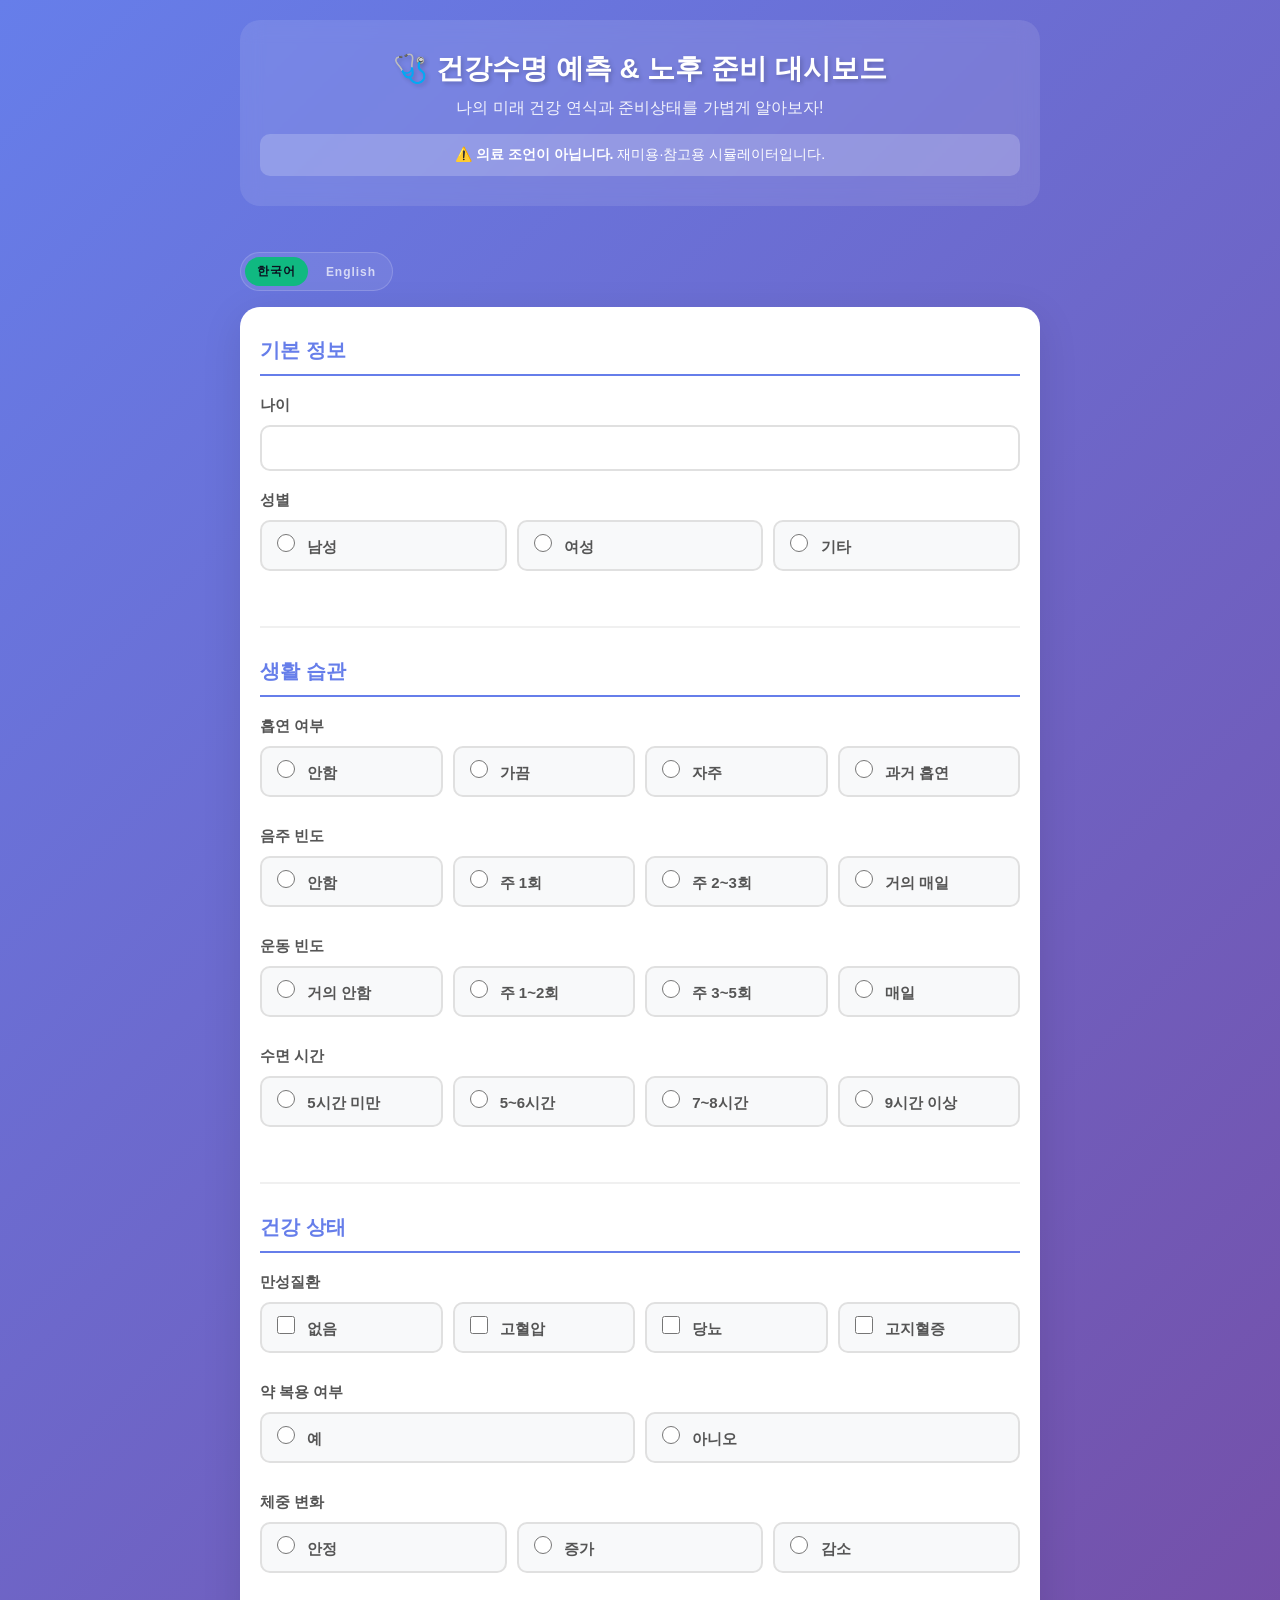
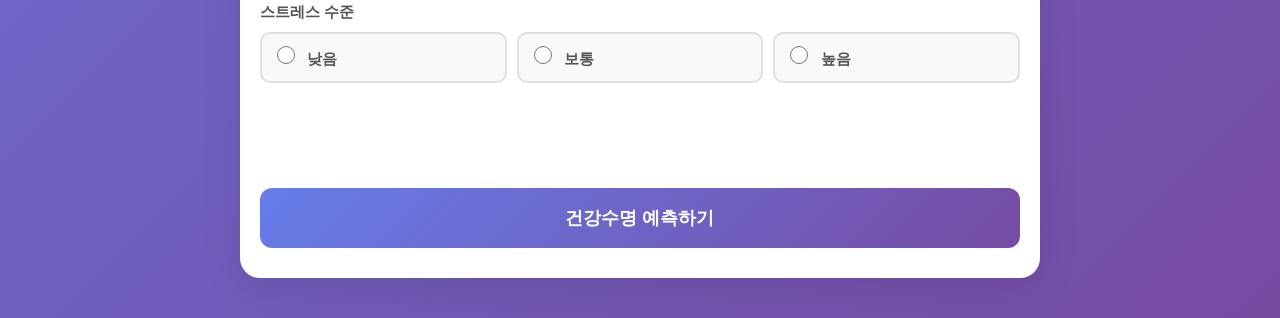
==== commit 762e3274: "하단 광고 슬롯 제거, 구글 애드센스 자동 광고만 사용" ====
--- a/index.html
+++ b/index.html
@@ -85,8 +85,8 @@
         </header>
 
         <div class="lang-switch" role="tablist" aria-label="Language switcher">
-            <button type="button" data-lang="ko" class="active">한국어</button>
-            <button type="button" data-lang="en">English</button>
+            <button type="button" data-lang="ko" class="active" data-i18n-lang="langKorean">한국어</button>
+            <button type="button" data-lang="en" data-i18n-lang="langEnglish">English</button>
         </div>
 
         <!-- 입력 폼 섹션 -->
@@ -282,10 +282,6 @@
 
                 <button type="submit" class="submit-btn" data-i18n="submitButton">건강수명 예측하기</button>
             </form>
-            
-            <!-- 광고 슬롯 (입력 섹션) -->
-            <div class="ad-slot">
-                </div>
         </section>
 
         <!-- 결과 섹션 -->
@@ -446,6 +442,8 @@
             "✓ 자주 피곤함<br>✓ 소변 빈도 증가<br>✓ 손발 저림<br>✓ 시야 흐림<br>✓ 체중 급변",
           resetButton: "다시 계산하기",
           moreTests: "더 많은 테스트 해보기",
+          langKorean: "한국어",
+          langEnglish: "English",
           statusBalancedLabel: "균형형",
           statusBalancedSummary:
             "현재 생활습관이 양호합니다. 꾸준히 유지하시면 건강한 노후를 보낼 수 있을 것 같습니다.",
@@ -465,7 +463,7 @@
           improvementStressReduce: "스트레스 더 줄이면",
           pointsTemplate: "+{points}포인트",
           improvementListEmpty:
-            "<p style=\\"text-align: center; color: #999;\\">이미 좋은 생활습관을 유지하고 계시네요!</p>",
+            '<p style="text-align: center; color: #999;">이미 좋은 생활습관을 유지하고 계시네요!</p>',
           improvementSummaryRange: "지금부터 바꾸면 건강수명 + {min}~{max}년 가능 (재미용)",
           improvementSummaryDefault: "현재 생활습관을 유지하시면 됩니다!"
         },
@@ -548,6 +546,8 @@
             "✓ Frequent fatigue<br>✓ Increased urination<br>✓ Numb hands/feet<br>✓ Blurry vision<br>✓ Rapid weight changes",
           resetButton: "Recalculate",
           moreTests: "Try more tests",
+          langKorean: "Korean",
+          langEnglish: "English",
           statusBalancedLabel: "Balanced",
           statusBalancedSummary:
             "Your current habits look good. Keep them up for a healthy retirement.",
@@ -567,7 +567,7 @@
           improvementStressReduce: "Reduce stress even more",
           pointsTemplate: "+{points} pts",
           improvementListEmpty:
-            "<p style=\\"text-align: center; color: #999;\\">You are already maintaining healthy habits!</p>",
+            '<p style="text-align: center; color: #999;">You are already maintaining healthy habits!</p>',
           improvementSummaryRange:
             "Change now for +{min}~{max} years of healthy living (for fun)",
           improvementSummaryDefault: "Keep maintaining your current healthy routine!"
@@ -594,6 +594,10 @@
           (pack && pack[key]) || translations.ko[key] || key || "";
         return formatTemplate(value, vars);
       }
+      
+      // 전역 변수로 설정하여 script.js에서 접근 가능하게
+      window.t = t;
+      window.currentLang = currentLang;
 
       function applyTranslations() {
         document.title = t("metaTitle");
@@ -609,6 +613,13 @@
             el.textContent = rendered;
           }
         });
+        // 언어 스위치 버튼 번역
+        document.querySelectorAll("[data-i18n-lang]").forEach((el) => {
+          const langKey = el.dataset.i18nLang;
+          if (langKey) {
+            el.textContent = t(langKey);
+          }
+        });
         updateMoreTestsText();
       }
 
@@ -624,6 +635,8 @@
       function setLang(lang, options = {}) {
         const nextLang = translations[lang] ? lang : defaultLang;
         currentLang = nextLang;
+        window.currentLang = currentLang;
+        window.t = t; // 전역 변수 업데이트
         document.documentElement.lang = nextLang;
         localStorage.setItem("preferredLang", nextLang);
         document.querySelectorAll(".lang-switch button").forEach((button) => {
@@ -650,20 +663,14 @@
         if (supportedLangs.includes(stored)) {
           return stored;
         }
-        const intlLocale =
-          typeof Intl === "object" && typeof Intl.DateTimeFormat === "function"
-            ? Intl.DateTimeFormat().resolvedOptions().locale
-            : "";
-        const sources = [
-          ...(navigator.languages || []),
-          navigator.language,
-          navigator.userLanguage,
-          intlLocale,
-        ]
-          .filter(Boolean)
-          .map((locale) => locale.toLowerCase());
-        const hasKorean = sources.some((locale) => locale.startsWith("ko"));
-        return hasKorean ? "ko" : "en";
+        const browserLang =
+          navigator.languages && navigator.languages.length
+            ? navigator.languages[0]
+            : navigator.language;
+        if (browserLang && browserLang.toLowerCase().startsWith("ko")) {
+          return "ko";
+        }
+        return defaultLang;
       }
 
       document.addEventListener("DOMContentLoaded", () => {
@@ -691,14 +698,16 @@
           moreBtn.id = 'more-tests-btn';
           moreBtn.type = 'button';
           moreBtn.dataset.url = targetUrl;
+          // t 함수가 전역 변수로 설정되었는지 확인
+          const t = window.t || (() => "더 많은 테스트 해보기");
           moreBtn.textContent = t("moreTests");
           moreBtn.className = 'w-full py-4 bg-white border border-purple-100 text-purple-700 font-semibold rounded-xl hover:bg-purple-50 hover:border-purple-200 transition-all duration-200 mt-3';
           moreBtn.addEventListener('click', function () {
             window.open(targetUrl, '_blank', 'noopener');
           });
-          const shareButton = document.querySelector("button#share-btn, button#shareBtn, button[id*=\"share\"]");
-          if (shareButton) {
-            shareButton.insertAdjacentElement('afterend', moreBtn);
+          const resetBtn = document.querySelector("button.reset-btn, button[onclick*='resetForm']");
+          if (resetBtn && resetBtn.parentNode) {
+            resetBtn.parentNode.insertBefore(moreBtn, resetBtn.nextSibling);
           } else if (document.body) {
             document.body.appendChild(moreBtn);
           }
@@ -706,10 +715,12 @@
             updateMoreTestsText();
           }
         }
+        // DOMContentLoaded 후 실행하여 t 함수가 정의된 후 실행
         if (document.readyState === 'loading') {
           document.addEventListener('DOMContentLoaded', addMoreTestsButton);
         } else {
-          addMoreTestsButton();
+          // 약간의 지연을 두어 t 함수가 정의되도록 함
+          setTimeout(addMoreTestsButton, 100);
         }
       })();
     </script>
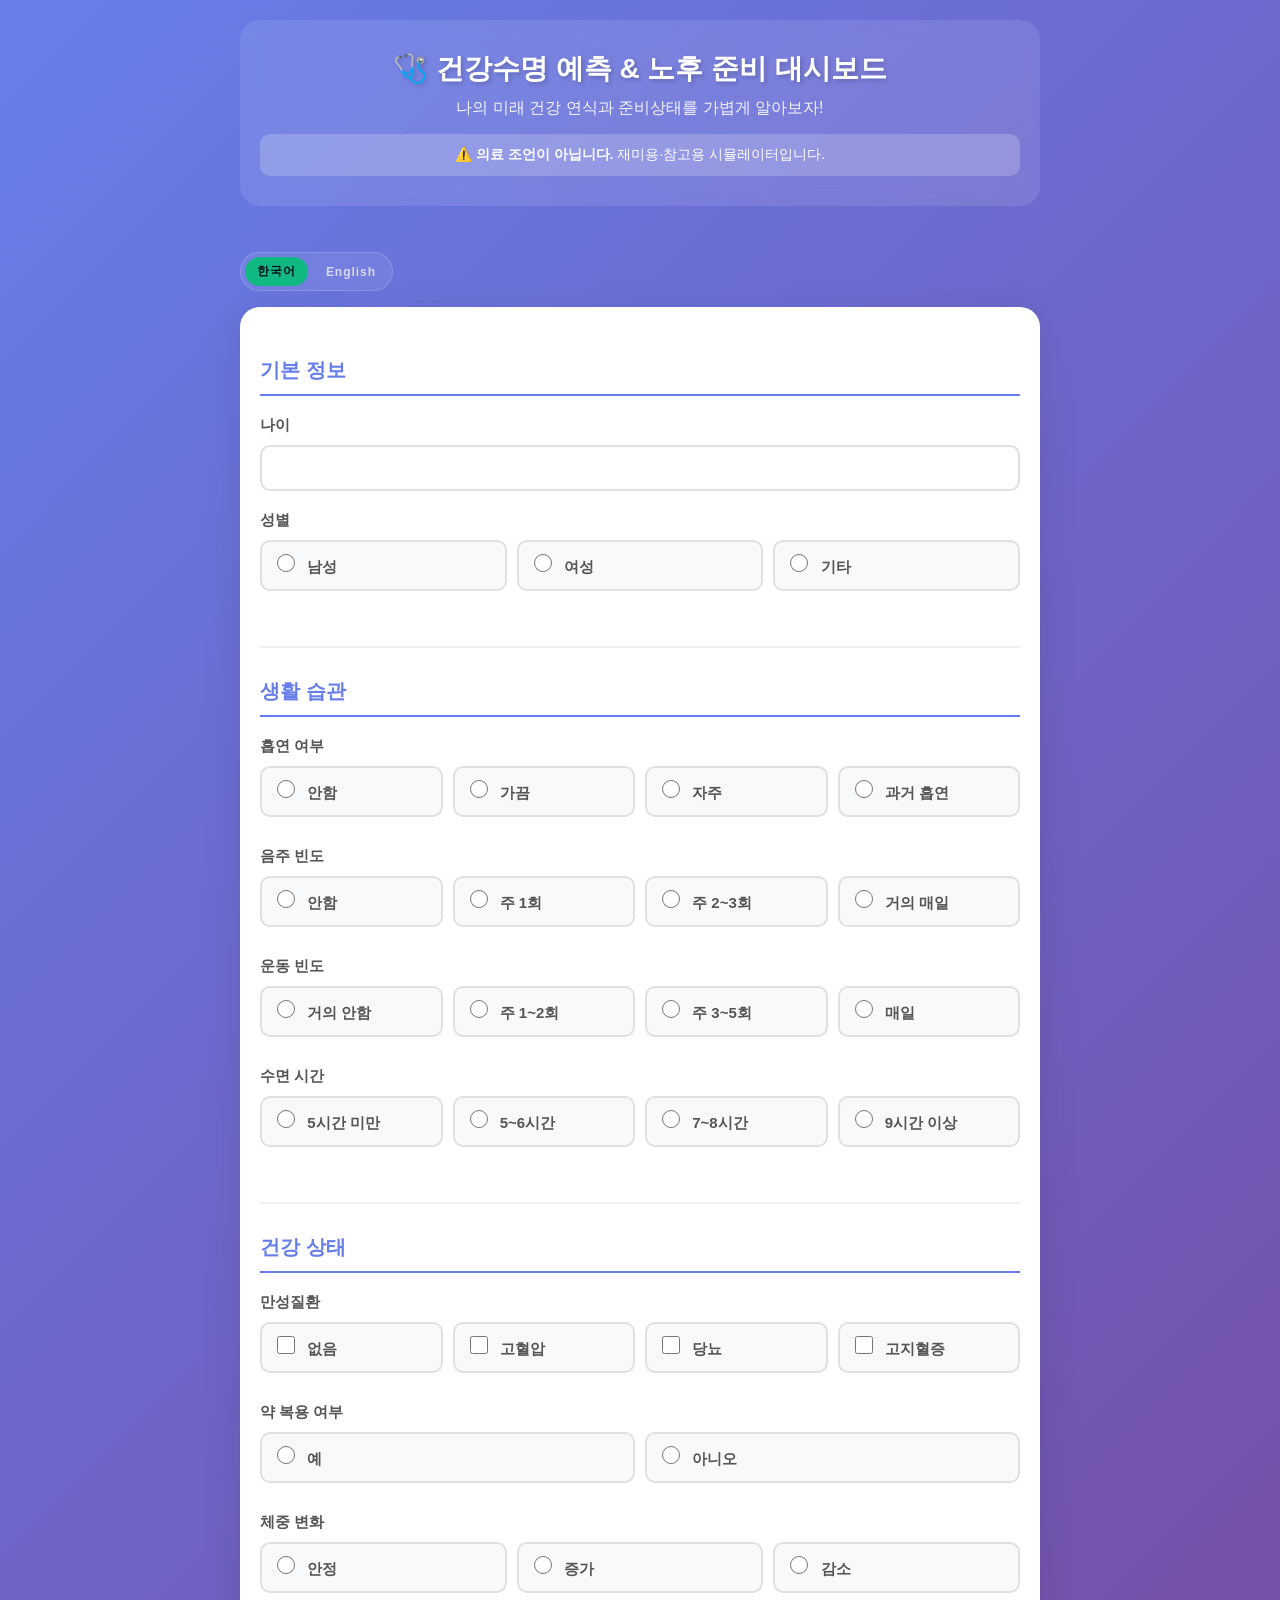
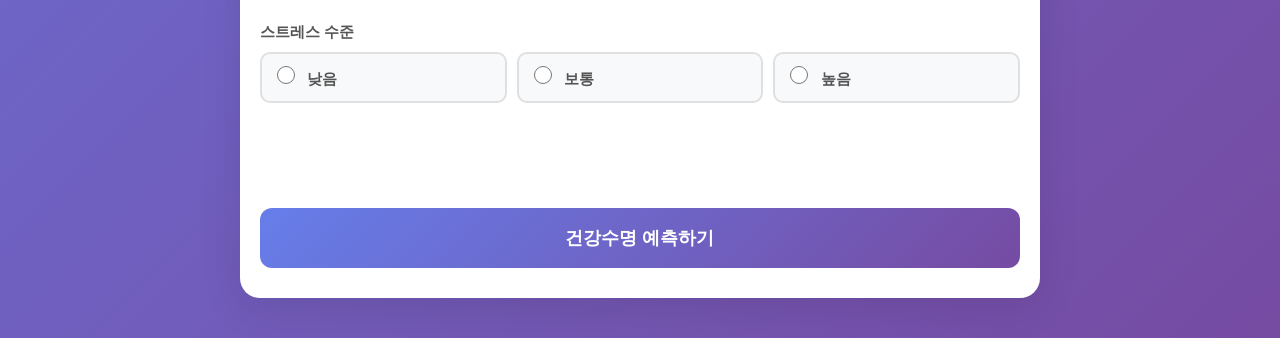
==== commit 6e3df8db: "'다른 서비스 보기' 버튼을 기본정보 위 우상단에 배치 - 기본정보 섹션 위 우상단에 '다른 서비스 보기' 버튼 추가 - 절대 위치 지정으로 우상단 배치 - hover 효과 추가 " ====
--- a/index.html
+++ b/index.html
@@ -91,6 +91,21 @@
 
         <!-- 입력 폼 섹션 -->
         <section id="inputSection" class="input-section">
+            <!-- 다른 서비스 보기 버튼 (기본정보 위 우상단) -->
+            <div style="position: relative; margin-bottom: 20px;">
+                <a
+                    href="https://funnyfunny.cloud/"
+                    target="_blank"
+                    rel="noopener noreferrer"
+                    id="otherServicesBtn"
+                    style="position: absolute; top: 0; right: 0; display: inline-flex; align-items: center; gap: 6px; padding: 8px 16px; background: rgba(255, 255, 255, 0.1); border: 1px solid rgba(255, 255, 255, 0.2); border-radius: 12px; color: white; text-decoration: none; font-size: 14px; font-weight: 600; transition: all 0.2s;"
+                    onmouseover="this.style.background='rgba(255, 255, 255, 0.15)'; this.style.borderColor='rgba(255, 255, 255, 0.3)';"
+                    onmouseout="this.style.background='rgba(255, 255, 255, 0.1)'; this.style.borderColor='rgba(255, 255, 255, 0.2)';"
+                    data-i18n="btnOtherServices"
+                >
+                    다른 서비스 보기
+                </a>
+            </div>
             <form id="healthForm" class="health-form">
                 <!-- 기본 정보 -->
                 <div class="form-group">
@@ -442,6 +457,7 @@
             "✓ 자주 피곤함<br>✓ 소변 빈도 증가<br>✓ 손발 저림<br>✓ 시야 흐림<br>✓ 체중 급변",
           resetButton: "다시 계산하기",
           moreTests: "더 많은 테스트 해보기",
+          btnOtherServices: "다른 서비스 보기",
           langKorean: "한국어",
           langEnglish: "English",
           statusBalancedLabel: "균형형",
@@ -546,6 +562,7 @@
             "✓ Frequent fatigue<br>✓ Increased urination<br>✓ Numb hands/feet<br>✓ Blurry vision<br>✓ Rapid weight changes",
           resetButton: "Recalculate",
           moreTests: "Try more tests",
+          btnOtherServices: "View Other Services",
           langKorean: "Korean",
           langEnglish: "English",
           statusBalancedLabel: "Balanced",
--- a/style.css
+++ b/style.css
@@ -365,40 +365,6 @@
     color: #555;
 }
 
-/* 광고 슬롯 */
-.ad-slot {
-    background: #f8f9fa;
-    border: 2px dashed #ccc;
-    border-radius: 15px;
-    padding: 30px 20px;
-    text-align: center;
-    margin-bottom: 20px;
-    min-height: 300px;
-    display: flex;
-    flex-direction: column;
-    align-items: center;
-    justify-content: center;
-}
-
-.ad-label {
-    font-size: 14px;
-    color: #999;
-    margin-bottom: 15px;
-    text-transform: uppercase;
-    letter-spacing: 1px;
-}
-
-.ad-placeholder {
-    color: #999;
-    font-size: 14px;
-}
-
-.ad-note {
-    font-size: 12px;
-    color: #bbb;
-    margin-top: 10px;
-    font-style: italic;
-}
 
 /* 리셋 버튼 */
 .reset-btn {
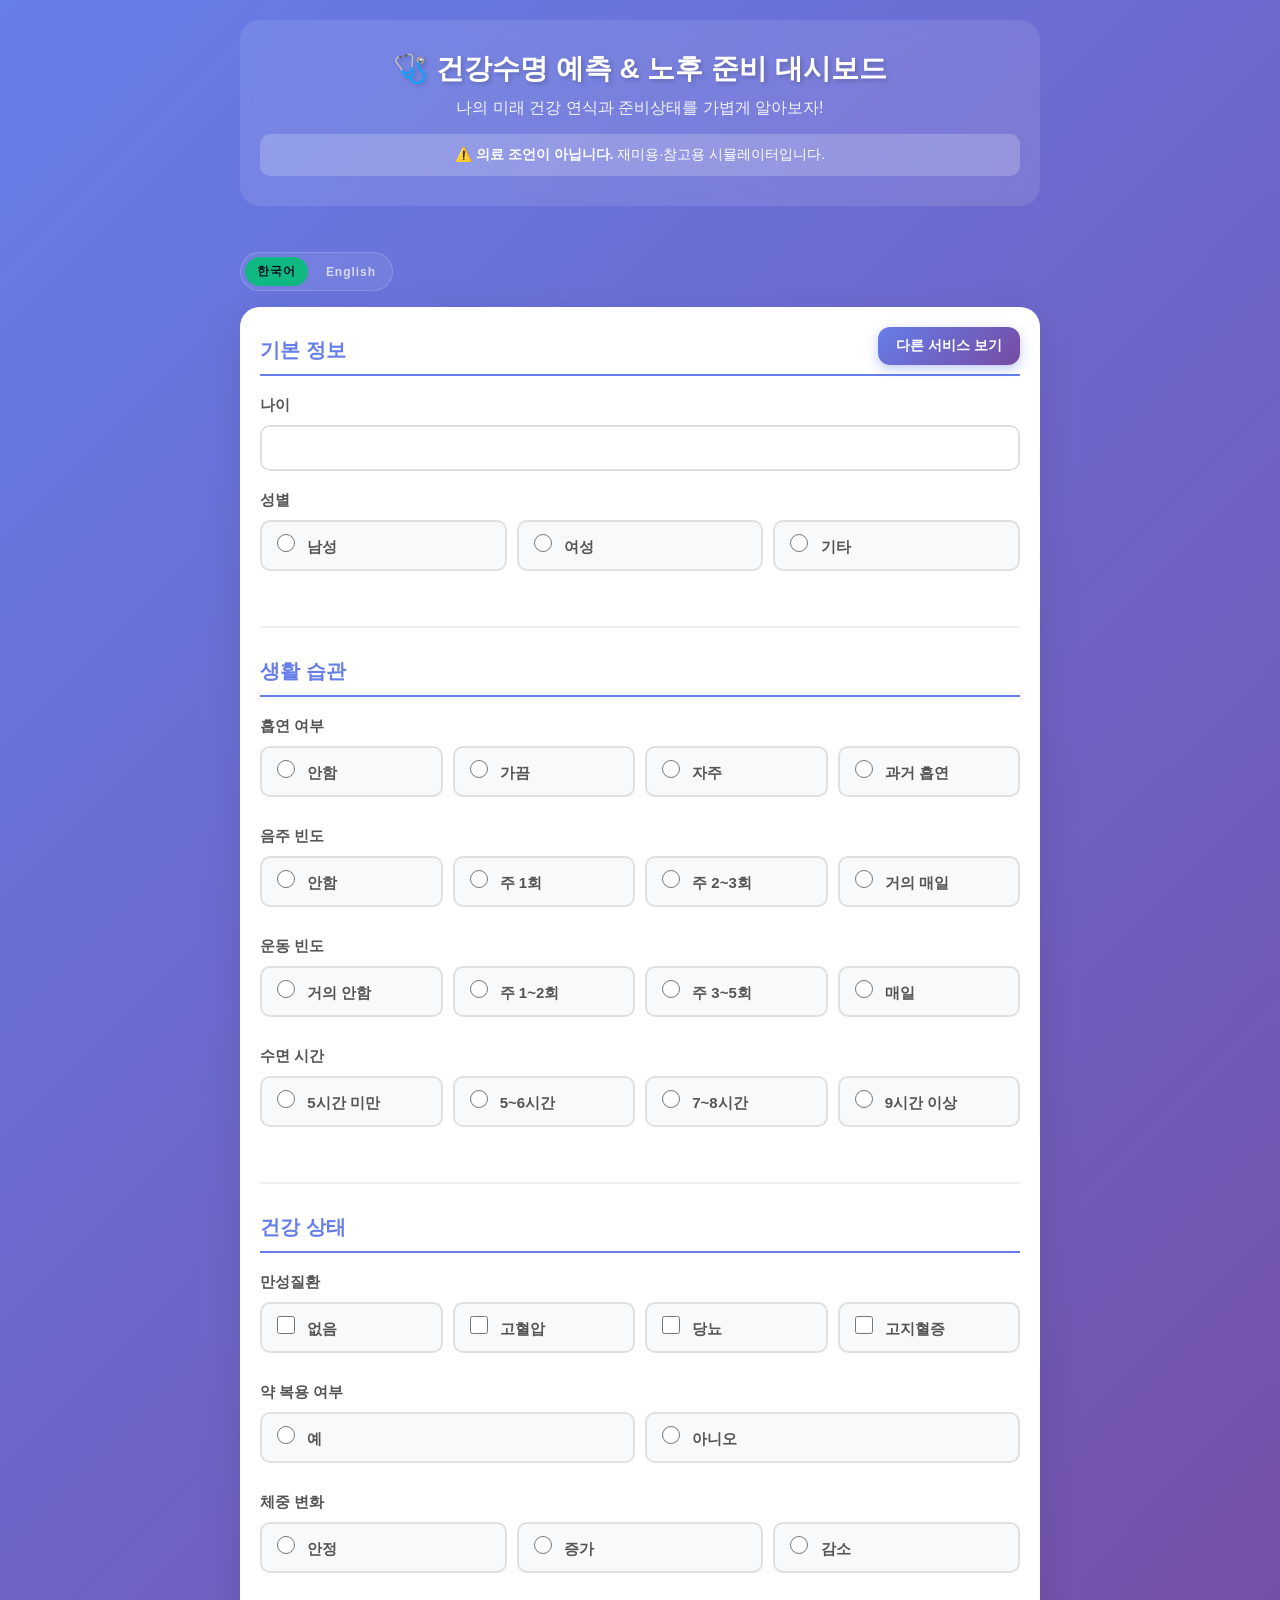
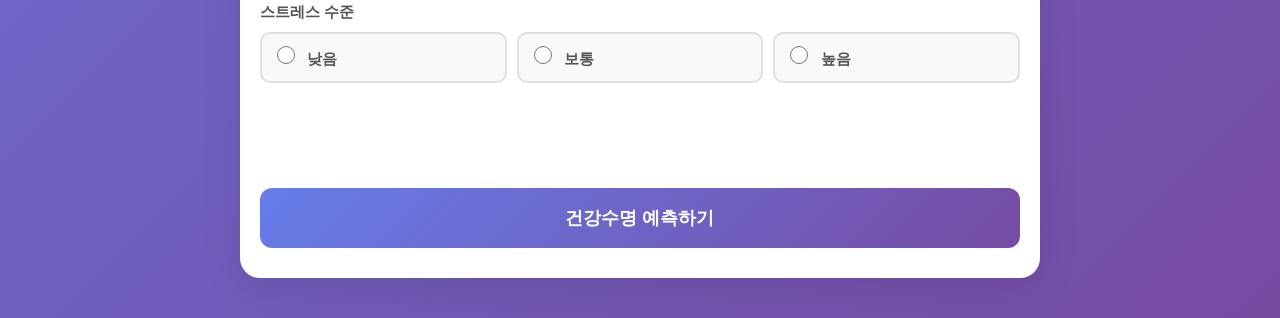
==== commit ec527aaa: "'다른 서비스 보기' 버튼 가시성 개선 - 버튼을 input-section의 절대 위치로 변경 - 그라데이션 배경과 그림자 효과 추가로 가시성 향상 - z-index 추가로 다른 " ====
--- a/index.html
+++ b/index.html
@@ -90,22 +90,20 @@
         </div>
 
         <!-- 입력 폼 섹션 -->
-        <section id="inputSection" class="input-section">
+        <section id="inputSection" class="input-section" style="position: relative;">
             <!-- 다른 서비스 보기 버튼 (기본정보 위 우상단) -->
-            <div style="position: relative; margin-bottom: 20px;">
-                <a
-                    href="https://funnyfunny.cloud/"
-                    target="_blank"
-                    rel="noopener noreferrer"
-                    id="otherServicesBtn"
-                    style="position: absolute; top: 0; right: 0; display: inline-flex; align-items: center; gap: 6px; padding: 8px 16px; background: rgba(255, 255, 255, 0.1); border: 1px solid rgba(255, 255, 255, 0.2); border-radius: 12px; color: white; text-decoration: none; font-size: 14px; font-weight: 600; transition: all 0.2s;"
-                    onmouseover="this.style.background='rgba(255, 255, 255, 0.15)'; this.style.borderColor='rgba(255, 255, 255, 0.3)';"
-                    onmouseout="this.style.background='rgba(255, 255, 255, 0.1)'; this.style.borderColor='rgba(255, 255, 255, 0.2)';"
-                    data-i18n="btnOtherServices"
-                >
-                    다른 서비스 보기
-                </a>
-            </div>
+            <a
+                href="https://funnyfunny.cloud/"
+                target="_blank"
+                rel="noopener noreferrer"
+                id="otherServicesBtn"
+                style="position: absolute; top: 20px; right: 20px; z-index: 10; display: inline-flex; align-items: center; gap: 6px; padding: 10px 18px; background: linear-gradient(135deg, #667eea 0%, #764ba2 100%); border: none; border-radius: 12px; color: white; text-decoration: none; font-size: 14px; font-weight: 600; transition: all 0.2s; box-shadow: 0 4px 12px rgba(102, 126, 234, 0.4);"
+                onmouseover="this.style.transform='scale(1.05)'; this.style.boxShadow='0 6px 16px rgba(102, 126, 234, 0.6)';"
+                onmouseout="this.style.transform='scale(1)'; this.style.boxShadow='0 4px 12px rgba(102, 126, 234, 0.4)';"
+                data-i18n="btnOtherServices"
+            >
+                다른 서비스 보기
+            </a>
             <form id="healthForm" class="health-form">
                 <!-- 기본 정보 -->
                 <div class="form-group">
